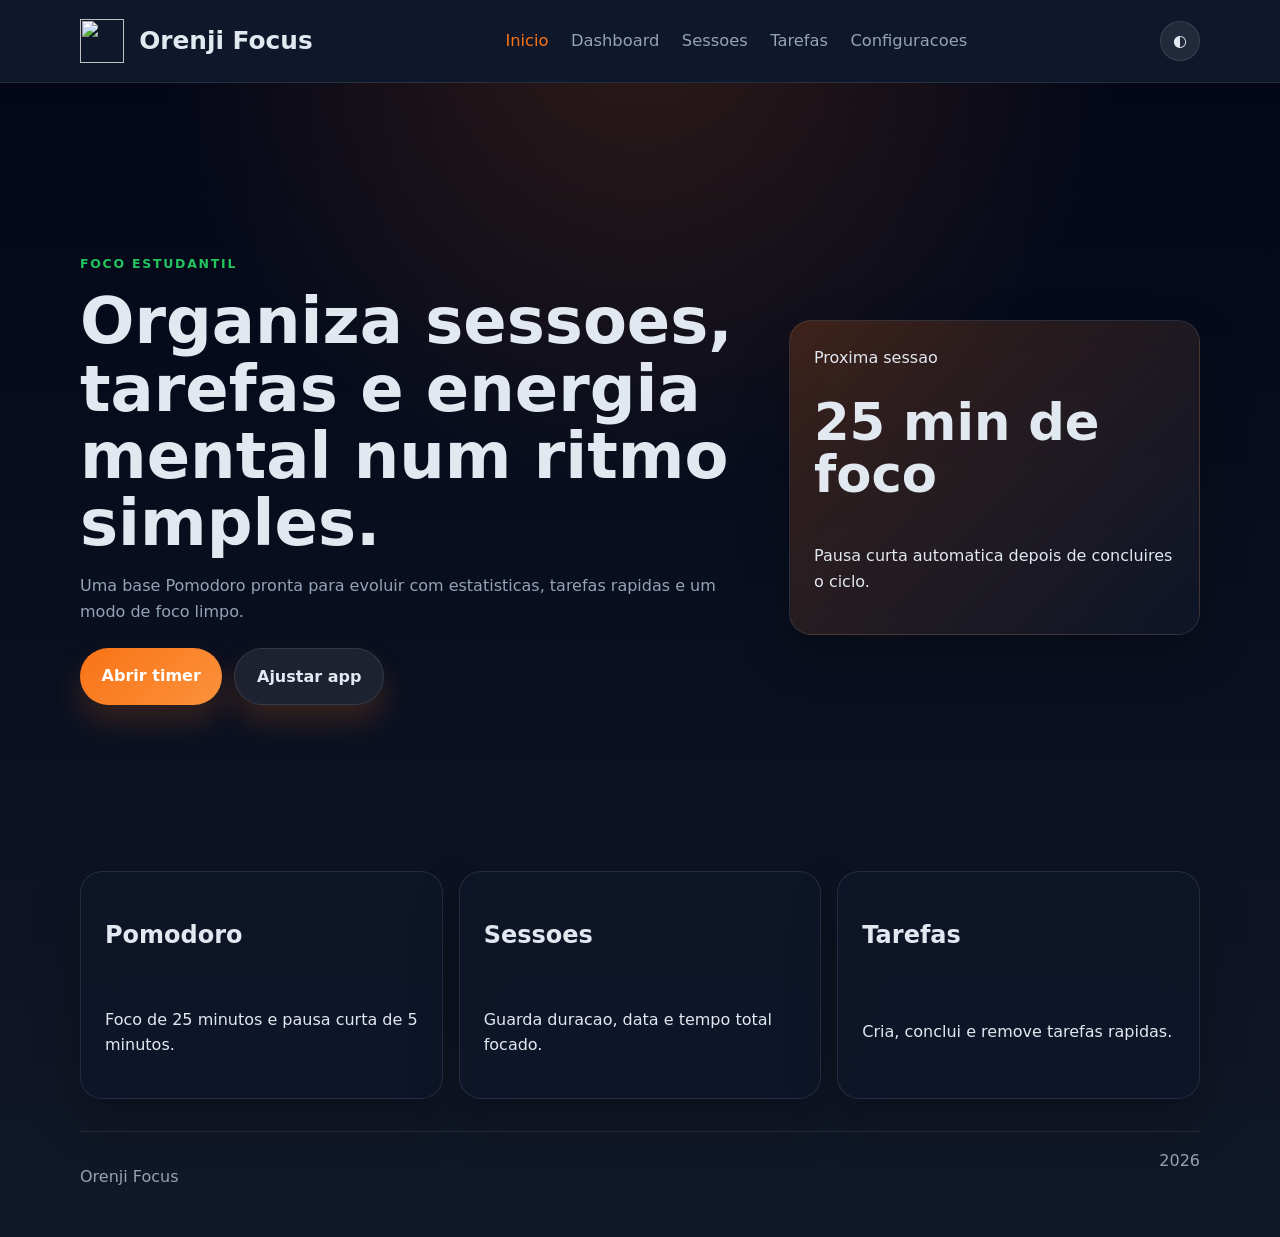
==== index.html @ e46d3cf9 "refactor: move app files from 'Orenji Focus/' to root for GitHub Pages" ====
<!DOCTYPE html>
<html lang="pt-PT">
<head>
    <meta charset="UTF-8">
    <meta name="viewport" content="width=device-width, initial-scale=1.0">
    <title>Orenji Focus | Inicio</title>
    <link rel="icon" href="assets/logo-clean.png">
  <link rel="stylesheet" href="../Orenji-styles/css/variables.css">
  <link rel="stylesheet" href="../Orenji-styles/css/core.css">
  <link rel="stylesheet" href="../Orenji-styles/css/layout.css">
  <link rel="stylesheet" href="../Orenji-styles/css/components.css">
  <link rel="stylesheet" href="../Orenji-styles/css/themes.css">
  <link rel="stylesheet" href="../Orenji-styles/css/animations.css">
  <link rel="stylesheet" href="css/app.css">
</head>
<body data-app="focus" data-page="home">
    <header class="main-header">
        <div class="container header-row">
            <a class="brand" href="index.html"><span class="brand-mark"><img src="assets/logo-clean.png" alt="" aria-hidden="true"></span><span>Orenji Focus</span></a>
            <nav>
                <a href="index.html">Inicio</a>
                <a href="dashboard.html">Dashboard</a>
                <a href="sessoes.html">Sessoes</a>
                <a href="tasks.html">Tarefas</a>
                <a href="configuracoes.html">Configuracoes</a>
            </nav>
            <button class="icon-button" data-theme-toggle aria-label="Alternar tema">◐</button>
        </div>
    </header>

    <main class="container hero-section">
        <section class="hero-copy">
            <span class="eyebrow">Foco estudantil</span>
            <h1>Organiza sessoes, tarefas e energia mental num ritmo simples.</h1>
            <p>Uma base Pomodoro pronta para evoluir com estatisticas, tarefas rapidas e um modo de foco limpo.</p>
            <div class="hero-actions">
                <a class="button" href="dashboard.html">Abrir timer</a>
                <a class="button button-secondary" href="configuracoes.html">Ajustar app</a>
            </div>
        </section>
        <section class="hero-panel glass-card">
            <span>Proxima sessao</span>
            <strong>25 min de foco</strong>
            <p>Pausa curta automatica depois de concluires o ciclo.</p>
        </section>
    </main>

    <section class="container feature-grid">
        <article class="glass-card"><h2>Pomodoro</h2><p>Foco de 25 minutos e pausa curta de 5 minutos.</p></article>
        <article class="glass-card"><h2>Sessoes</h2><p>Guarda duracao, data e tempo total focado.</p></article>
        <article class="glass-card"><h2>Tarefas</h2><p>Cria, conclui e remove tarefas rapidas.</p></article>
    </section>

    <footer class="site-footer"><div class="container footer-row"><p>Orenji Focus</p><span>2026</span></div></footer>

    <script src="../Orenji-styles/js/theme.js"></script>
    <script src="js/theme.js"></script>
    <script src="js/data.js"></script>
    <script src="js/storage.js"></script>
    <script src="js/settings.js"></script>
    <script src="js/ui.js"></script>
    <script src="js/app.js"></script>
</body>
</html>
---- css/app.css ----
:root {
    --background: #020617;
    --background-end: #111827;
    --surface: rgba(255,255,255,0.06);
    --surface-alt: rgba(255,255,255,0.09);
    --text: #e2e8f0;
    --text-muted: #94a3b8;
    --primary: #f97316;
    --primary-strong: #fb923c;
    --accent: #22c55e;
    --danger: #f43f5e;
    --border: rgba(255,255,255,0.1);
    --shadow: 0 22px 50px rgba(0,0,0,0.22);
    --radius: 22px;
}

body.light {
    --background: #fff7ed;
    --background-end: #ffedd5;
    --surface: rgba(255,255,255,0.72);
    --surface-alt: rgba(255,255,255,0.9);
    --text: #172033;
    --text-muted: #64748b;
    --border: rgba(15,23,42,0.1);
}

* { box-sizing: border-box; }
html, body { margin: 0; min-height: 100%; }
body {
    font-family: Inter, system-ui, -apple-system, BlinkMacSystemFont, "Segoe UI", sans-serif;
    background: radial-gradient(circle at top left, rgba(249,115,22,0.22), transparent 34%), linear-gradient(180deg, var(--background), var(--background-end));
    color: var(--text);
    line-height: 1.6;
}
a { color: inherit; text-decoration: none; }
button, input, select { font: inherit; }
.container { width: min(1120px, 100% - 2rem); margin: 0 auto; }
.main-header { position: sticky; top: 0; z-index: 20; background: var(--header-bg); border-bottom: 1px solid var(--border); color: var(--header-text); }
.header-row { display: flex; align-items: center; justify-content: space-between; gap: 1.5rem; min-height: 5rem; padding: 1.2rem 0; }
.brand { display: inline-flex; align-items: center; gap: 0.95rem; font-size: 1.55rem; font-weight: 700; letter-spacing: 0; }
.brand-mark { display: grid; place-items: center; width: 2.75rem; height: 2.75rem; padding: 0; border-radius: 0; overflow: visible; background: transparent; color: #fff; font-size: 0.95rem; box-shadow: none; }
.brand-mark img { width: 100%; height: 100%; object-fit: contain; display: block; }
nav { display: flex; flex-wrap: wrap; gap: 1.1rem; }
nav a { color: var(--header-text-muted); font-size: 1.02rem; padding: 0.45rem 0.15rem; transition: color 0.2s ease; }
nav a.active, nav a:hover { color: var(--primary); }
.icon-button { width: 2.5rem; height: 2.5rem; border-radius: 50%; border: 1px solid var(--border); background: var(--surface); color: var(--text); cursor: pointer; }
.hero-section, .page-section { padding: 3rem 0; }
.hero-section { display: grid; grid-template-columns: 1.25fr 0.75fr; align-items: center; gap: 1.5rem; min-height: calc(100vh - 7rem); }
.hero-copy h1, .page-section h1 { margin: 0 0 1rem; font-size: clamp(2rem, 5vw, 4rem); line-height: 1.05; }
.hero-copy p, .section-header p { color: var(--text-muted); max-width: 42rem; }
.eyebrow { display: inline-block; margin-bottom: 0.9rem; color: var(--accent); font-size: 0.78rem; font-weight: 800; letter-spacing: 0.14em; text-transform: uppercase; }
.hero-actions, .timer-actions { display: flex; flex-wrap: wrap; gap: 0.75rem; margin-top: 1.5rem; }
.timer-actions { justify-content: center; align-items: center; }
.button { border: 0; border-radius: 999px; padding: 0.9rem 1.35rem; background: var(--primary); color: #fff; font-weight: 800; cursor: pointer; transition: transform 0.2s ease, background 0.2s ease; }
.button:hover { transform: translateY(-2px); background: var(--primary-strong); }
.button-secondary { background: var(--surface-alt); color: var(--text); border: 1px solid var(--border); }
.button-ghost { background: transparent; color: var(--text-muted); border: 1px solid var(--border); }
.glass-card { background: var(--surface); border: 1px solid var(--border); border-radius: var(--radius); box-shadow: var(--shadow); backdrop-filter: blur(18px); padding: 1.5rem; animation: rise 0.5s ease; }
.hero-panel strong, .stat-card strong { display: block; font-size: clamp(2rem, 4vw, 3.2rem); line-height: 1; margin: 0.7rem 0; }
.feature-grid, .dashboard-grid { display: grid; grid-template-columns: repeat(3, 1fr); gap: 1rem; }
.dashboard-grid { grid-template-columns: minmax(0, 1.4fr) minmax(280px, 0.6fr); align-items: start; margin-bottom: 1rem; }
.stack { display: grid; gap: 1rem; }
.timer-card { text-align: center; }
.timer-display { font-size: clamp(4rem, 14vw, 9rem); line-height: 1; font-weight: 900; color: #fff; text-shadow: 0 0 32px rgba(249,115,22,0.3); }
body.light .timer-display { color: #172033; }
.compact h2, .section-header h1 { margin: 0; }
.inline-form { display: grid; grid-template-columns: 1fr auto; gap: 0.75rem; }
input, select { width: 100%; border: 1px solid var(--border); border-radius: 16px; padding: 0.95rem 1rem; background: var(--surface-alt); color: var(--text); outline: none; }
.item-list, .session-list { display: grid; gap: 0.7rem; padding: 0; margin: 1rem 0 0; list-style: none; }
.list-item, .session-item { display: flex; align-items: center; justify-content: space-between; gap: 1rem; padding: 0.9rem 1rem; border-radius: 16px; background: rgba(255,255,255,0.05); border: 1px solid var(--border); }
.done { color: var(--text-muted); text-decoration: line-through; }
.focus-toggle { display: inline-flex; align-items: center; justify-content: center; gap: 0.55rem; width: fit-content; margin: 1.25rem auto 0; color: var(--text-muted); }
.focus-toggle input { width: auto; flex: 0 0 auto; margin: 0; accent-color: var(--primary); }
.method-picker { display: grid; grid-template-columns: repeat(2, minmax(0, 1fr)); gap: 0.75rem; margin: 1rem 0 0; text-align: left; }
.method-picker label, .custom-method-form label { display: grid; gap: 0.45rem; color: var(--text-muted); }
.timer-select-card { padding: 0.85rem; border: 1px solid var(--border); border-radius: calc(var(--radius) * 0.75); background: linear-gradient(135deg, rgba(var(--primary-rgb), 0.1), var(--panel-alt-bg)); }
.timer-select-card select { color-scheme: dark; background-color: var(--panel-bg); color: var(--text); }
.timer-select-card select option { background: #111827; color: #e2e8f0; }
body.light .timer-select-card select option { background: #fff8e8; color: #172033; }
body.light .timer-select-card select { color-scheme: light; }
.focus-mode-summary { display: none; flex-wrap: wrap; justify-content: center; gap: 0.6rem; margin-top: 1rem; }
.focus-mode-summary span { border: 1px solid var(--border); border-radius: 999px; padding: 0.35rem 0.75rem; background: rgba(var(--primary-rgb), 0.12); color: var(--text); font-weight: 800; font-size: 0.72rem; }
.custom-method-form { display: grid; grid-template-columns: 1.4fr repeat(3, minmax(7rem, 0.7fr)) auto; gap: 0.75rem; margin-top: 1rem; }
.linked-list { display: grid; gap: 0.7rem; margin-top: 1rem; }
.mini-item { display: grid; gap: 0.2rem; padding: 0.85rem 1rem; border-radius: calc(var(--radius) * 0.75); background: var(--panel-alt-bg); border: 1px solid var(--border); }
.mini-item span, .empty-state { color: var(--text-muted); }
.wide-link { display: inline-flex; justify-content: center; width: 100%; margin-top: 1rem; }
body.focus-mode { overflow: hidden; }
body.focus-mode .main-header, body.focus-mode .secondary-panel { display: none; }
body.focus-mode .page-section { min-height: 100vh; display: grid; place-items: center; padding: 1rem 0; }
body.focus-mode .dashboard-grid { display: block; width: min(860px, 100%); margin: 0; }
body.focus-mode .timer-card { min-height: min(760px, calc(100vh - 2rem)); display: grid; align-content: center; gap: 1.1rem; background: radial-gradient(circle at center, rgba(var(--primary-rgb), 0.15), transparent 80%); border: 2px solid var(--border); }
body.focus-mode .method-picker { display: none; }
body.focus-mode .focus-mode-summary { display: flex; }
body.focus-mode .timer-display { font-size: clamp(5rem, 18vw, 11rem); }
.settings-form { display: grid; gap: 1rem; margin-top: 1.5rem; }
.settings-form label { display: grid; gap: 0.45rem; color: var(--text-muted); }
.narrow { max-width: 760px; }
.site-footer { padding: 2rem 0; color: var(--text-muted); }
.footer-row { display: flex; justify-content: space-between; gap: 1rem; border-top: 1px solid var(--border); padding-top: 1rem; }
@keyframes rise { from { opacity: 0; transform: translateY(12px); } to { opacity: 1; transform: translateY(0); } }
@media (max-width: 760px) {
    .footer-row { align-items: flex-start; flex-direction: column; }
    .hero-section, .dashboard-grid, .feature-grid { grid-template-columns: 1fr; min-height: auto; }
    .inline-form, .method-picker, .custom-method-form, .tasks-form, .summary-grid { grid-template-columns: 1fr; }
    .bar-chart { min-height: 220px; gap: 0.4rem; }
    .bar-track { min-height: 150px; }
}

:root,
body.light {
    --surface: var(--panel-bg);
    --surface-alt: var(--panel-alt-bg);
    --shadow: var(--card-shadow);
}

body {
    background:
        radial-gradient(circle at top, rgba(var(--primary-rgb), 0.18), transparent 35%),
        linear-gradient(180deg, var(--background) 0%, var(--background-end) 100%);
}

.brand-mark {
    box-shadow: none;
}

.glass-card,
.list-item,
.session-item {
    background: var(--panel-bg);
    border: 1px solid var(--border);
    border-radius: var(--radius);
    box-shadow: var(--card-shadow);
}

.hero-panel {
    background: linear-gradient(135deg, rgba(var(--primary-rgb), 0.2), var(--panel-bg));
}

.timer-card {
    background: radial-gradient(circle at center, rgba(var(--primary-rgb), 0.16), var(--panel-bg));
}

.timer-display {
    color: var(--primary);
    text-shadow: 0 0 32px rgba(var(--primary-rgb), 0.28);
}

.button {
    background: linear-gradient(135deg, var(--primary), var(--primary-strong));
    box-shadow: 0 16px 30px rgba(var(--primary-rgb), 0.18);
}

.button-secondary,
.button-ghost,
.icon-button {
    background: var(--panel-alt-bg);
    border: 1px solid var(--border);
}

input,
select {
    border-radius: calc(var(--radius) * 0.75);
    background: var(--panel-bg);
    border-color: var(--border-strong);
}

.glass-card {
    display: grid;
    gap: var(--grid-gap);
}

.tasks-form {
    display: grid;
    grid-template-columns: minmax(0, 1fr) minmax(10rem, 0.7fr) auto;
    gap: 0.75rem;
    margin-top: 1rem;
}

.tasks-form .task-link-row {
    display: contents;
}

.tasks-form.inline-form {
    grid-template-columns: 1fr;
}

.tasks-form.inline-form .task-link-row {
    display: grid;
    grid-template-columns: minmax(0, 1fr) auto;
    gap: 0.75rem;
}

.tasks-form.inline-form .button {
    min-width: 7.75rem;
    padding-inline: 1rem;
}

.tasks-component .empty-state {
    margin: 0.2rem 0 0;
    padding: 0.85rem 0;
    border-top: 1px solid var(--border);
}

.task-copy {
    display: grid;
    flex: 1;
    min-width: 0;
}

.task-copy small {
    color: var(--text-muted);
}

.sessions-hero {
    margin-bottom: 1.2rem;
}

.sessions-stats,
.summary-grid {
    margin-bottom: 1rem;
}

.summary-grid {
    display: grid;
    grid-template-columns: minmax(0, 1.25fr) minmax(280px, 0.75fr);
    gap: 1rem;
}

.bar-chart {
    display: grid;
    grid-template-columns: repeat(7, minmax(0, 1fr));
    align-items: end;
    gap: 0.7rem;
    min-height: 260px;
}

.bar-day {
    display: grid;
    grid-template-rows: auto 1fr auto;
    gap: 0.45rem;
    height: 100%;
    text-align: center;
    color: var(--text-muted);
}

.bar-track {
    position: relative;
    min-height: 190px;
    border-radius: 999px;
    background: var(--panel-alt-bg);
    border: 1px solid var(--border);
    overflow: hidden;
}

.bar-track i {
    position: absolute;
    left: 0;
    right: 0;
    bottom: 0;
    display: block;
    border-radius: inherit;
    background: linear-gradient(180deg, var(--accent), var(--primary));
}

.insight-row {
    display: grid;
    gap: 0.25rem;
    padding: 0.9rem 1rem;
    border-radius: calc(var(--radius) * 0.75);
    background: var(--panel-alt-bg);
    border: 1px solid var(--border);
}

.insight-row span {
    color: var(--text-muted);
}

.insight-row strong {
    line-height: 1.25;
}

@media (max-width: 760px) {
    .tasks-form,
    .summary-grid {
        grid-template-columns: 1fr;
    }
}

.settings-form {
    gap: 1rem;
    margin-top: 1.5rem;
}

.settings-form label:not(.theme-sync-control) {
    display: grid;
    gap: 0.55rem;
    color: var(--text);
    font-weight: 800;
}

.settings-form input,
.settings-form select {
    min-height: 3rem;
}

.theme-sync-control {
    margin: 0.5rem 0 0;
}

.brand-mark,
.icon-button {
    flex: 0 0 auto;
}

@media (max-width: 700px) {
    .header-row {
        flex-direction: column;
        align-items: flex-start;
        gap: 0.9rem;
        padding: 1rem 0;
    }
}
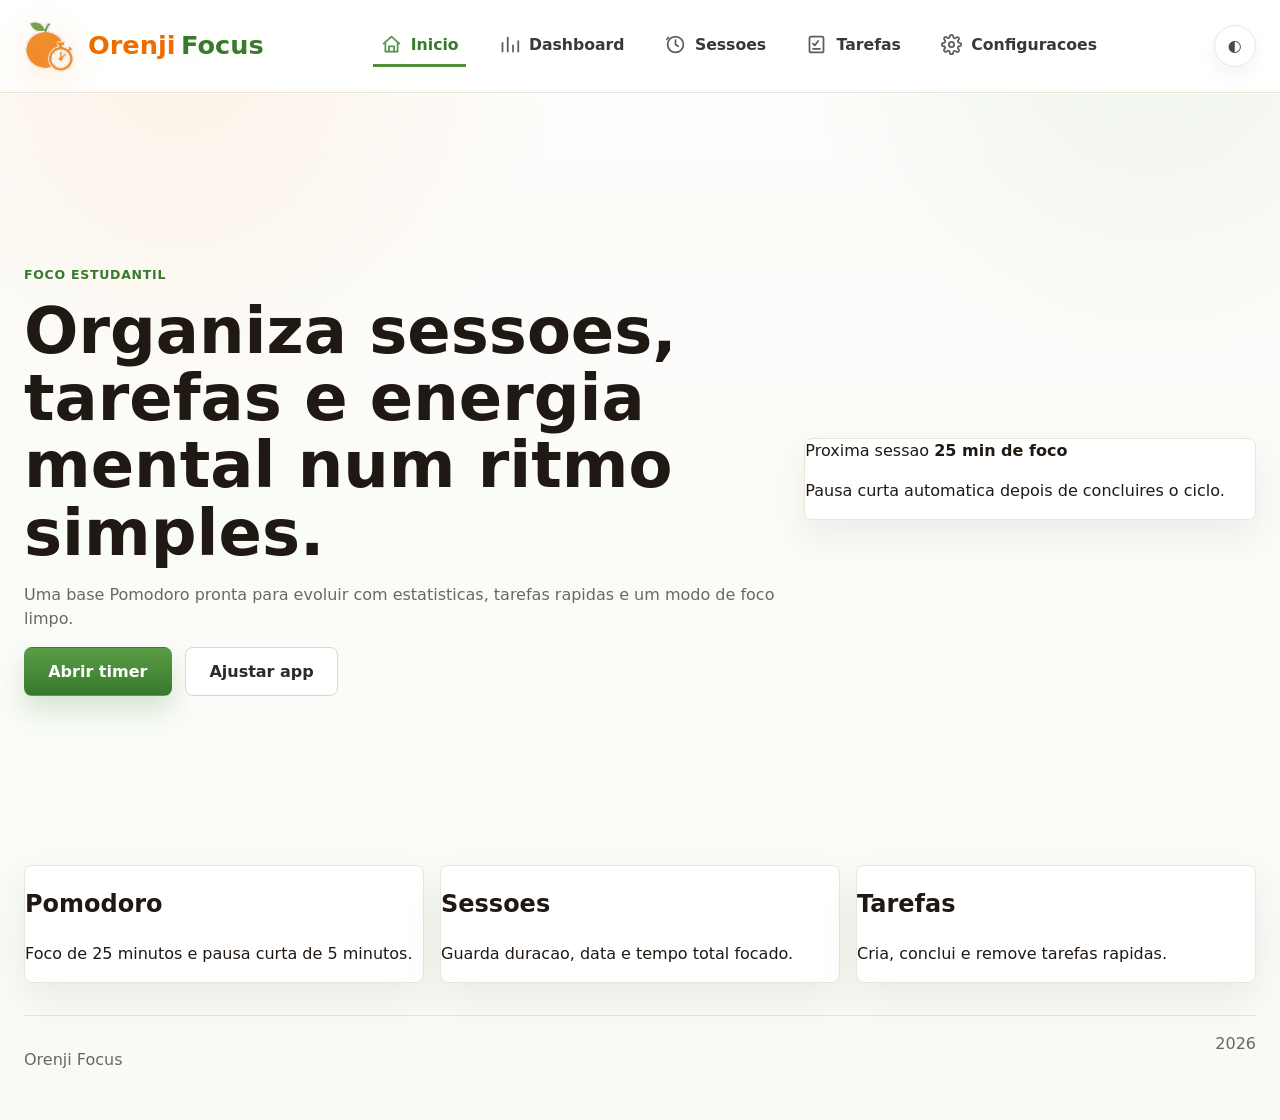
==== commit 25aaaa4a: "Remove Orenji Habit; move Orenji Focus to root Delete the Orenji Habit app (HTML, CSS, JS and assets" ====
--- a/index.html
+++ b/index.html
@@ -5,18 +5,19 @@
     <meta name="viewport" content="width=device-width, initial-scale=1.0">
     <title>Orenji Focus | Inicio</title>
     <link rel="icon" href="assets/logo-clean.png">
-  <link rel="stylesheet" href="../Orenji-styles/css/variables.css">
-  <link rel="stylesheet" href="../Orenji-styles/css/core.css">
-  <link rel="stylesheet" href="../Orenji-styles/css/layout.css">
-  <link rel="stylesheet" href="../Orenji-styles/css/components.css">
-  <link rel="stylesheet" href="../Orenji-styles/css/themes.css">
-  <link rel="stylesheet" href="../Orenji-styles/css/animations.css">
+  <link rel="stylesheet" href="../../Orenji-styles/css/variables.css">
+  <link rel="stylesheet" href="../../Orenji-styles/css/core.css">
+  <link rel="stylesheet" href="../../Orenji-styles/css/layout.css">
+  <link rel="stylesheet" href="../../Orenji-styles/css/components.css">
+  <link rel="stylesheet" href="../../Orenji-styles/css/themes.css">
+  <link rel="stylesheet" href="../../Orenji-styles/css/animations.css">
+  <link rel="stylesheet" href="../../Orenji-styles/css/concepts/orenji-focus-theme.css">
   <link rel="stylesheet" href="css/app.css">
 </head>
 <body data-app="focus" data-page="home">
     <header class="main-header">
         <div class="container header-row">
-            <a class="brand" href="index.html"><span class="brand-mark"><img src="assets/logo-clean.png" alt="" aria-hidden="true"></span><span>Orenji Focus</span></a>
+            <a class="brand" href="index.html"><span class="brand-mark"><img src="assets/logo-clean.png" alt="" aria-hidden="true"></span><span class="brand-copy"><span class="brand-name">Orenji</span><span class="brand-focus">Focus</span></span></a>
             <nav>
                 <a href="index.html">Inicio</a>
                 <a href="dashboard.html">Dashboard</a>
@@ -53,7 +54,7 @@
 
     <footer class="site-footer"><div class="container footer-row"><p>Orenji Focus</p><span>2026</span></div></footer>
 
-    <script src="../Orenji-styles/js/theme.js"></script>
+    <script src="../../Orenji-styles/js/theme.js"></script>
     <script src="js/theme.js"></script>
     <script src="js/data.js"></script>
     <script src="js/storage.js"></script>
@@ -61,4 +62,5 @@
     <script src="js/ui.js"></script>
     <script src="js/app.js"></script>
 </body>
-</html>+</html>
+
--- a/css/app.css
+++ b/css/app.css
@@ -1,230 +1,971 @@
-:root {
-    --background: #020617;
-    --background-end: #111827;
-    --surface: rgba(255,255,255,0.06);
-    --surface-alt: rgba(255,255,255,0.09);
-    --text: #e2e8f0;
-    --text-muted: #94a3b8;
-    --primary: #f97316;
-    --primary-strong: #fb923c;
-    --accent: #22c55e;
-    --danger: #f43f5e;
-    --border: rgba(255,255,255,0.1);
-    --shadow: 0 22px 50px rgba(0,0,0,0.22);
-    --radius: 22px;
-}
-
-body.light {
-    --background: #fff7ed;
-    --background-end: #ffedd5;
-    --surface: rgba(255,255,255,0.72);
-    --surface-alt: rgba(255,255,255,0.9);
-    --text: #172033;
-    --text-muted: #64748b;
-    --border: rgba(15,23,42,0.1);
-}
-
-* { box-sizing: border-box; }
-html, body { margin: 0; min-height: 100%; }
+:root,
+body[data-app="focus"] {
+    --focus-green: #4f8f3a;
+    --focus-green-strong: #377a2c;
+    --focus-green-soft: #eef7ea;
+    --focus-orange: #ff7a00;
+    --focus-orange-strong: #ed6d00;
+    --focus-orange-soft: #fff3e5;
+    --focus-canvas: #fdfdfb;
+    --focus-canvas-soft: #f8fbf5;
+    --focus-surface: #ffffff;
+    --focus-border: #ebe4db;
+    --focus-border-strong: #ded5c9;
+    --focus-text: #201913;
+    --focus-muted: #6b6863;
+    --focus-shadow: 0 16px 36px rgba(66, 55, 41, 0.08);
+    --focus-shadow-soft: 0 10px 26px rgba(66, 55, 41, 0.06);
+    --primary: var(--focus-green);
+    --primary-strong: var(--focus-green-strong);
+    --accent: var(--focus-orange);
+    --background: var(--focus-canvas);
+    --background-end: var(--focus-canvas-soft);
+    --panel-bg: var(--focus-surface);
+    --panel-alt-bg: #fbfdf9;
+    --text: var(--focus-text);
+    --text-muted: var(--focus-muted);
+    --border: var(--focus-border);
+    --border-strong: var(--focus-border-strong);
+    --card-shadow: var(--focus-shadow);
+    --radius: 8px;
+    --container-width: 1480px;
+    --section-padding: 1.5rem 0 2rem;
+    color-scheme: light;
+}
+
+* {
+    box-sizing: border-box;
+}
+
+html,
 body {
-    font-family: Inter, system-ui, -apple-system, BlinkMacSystemFont, "Segoe UI", sans-serif;
-    background: radial-gradient(circle at top left, rgba(249,115,22,0.22), transparent 34%), linear-gradient(180deg, var(--background), var(--background-end));
-    color: var(--text);
-    line-height: 1.6;
-}
-a { color: inherit; text-decoration: none; }
-button, input, select { font: inherit; }
-.container { width: min(1120px, 100% - 2rem); margin: 0 auto; }
-.main-header { position: sticky; top: 0; z-index: 20; background: var(--header-bg); border-bottom: 1px solid var(--border); color: var(--header-text); }
-.header-row { display: flex; align-items: center; justify-content: space-between; gap: 1.5rem; min-height: 5rem; padding: 1.2rem 0; }
-.brand { display: inline-flex; align-items: center; gap: 0.95rem; font-size: 1.55rem; font-weight: 700; letter-spacing: 0; }
-.brand-mark { display: grid; place-items: center; width: 2.75rem; height: 2.75rem; padding: 0; border-radius: 0; overflow: visible; background: transparent; color: #fff; font-size: 0.95rem; box-shadow: none; }
-.brand-mark img { width: 100%; height: 100%; object-fit: contain; display: block; }
-nav { display: flex; flex-wrap: wrap; gap: 1.1rem; }
-nav a { color: var(--header-text-muted); font-size: 1.02rem; padding: 0.45rem 0.15rem; transition: color 0.2s ease; }
-nav a.active, nav a:hover { color: var(--primary); }
-.icon-button { width: 2.5rem; height: 2.5rem; border-radius: 50%; border: 1px solid var(--border); background: var(--surface); color: var(--text); cursor: pointer; }
-.hero-section, .page-section { padding: 3rem 0; }
-.hero-section { display: grid; grid-template-columns: 1.25fr 0.75fr; align-items: center; gap: 1.5rem; min-height: calc(100vh - 7rem); }
-.hero-copy h1, .page-section h1 { margin: 0 0 1rem; font-size: clamp(2rem, 5vw, 4rem); line-height: 1.05; }
-.hero-copy p, .section-header p { color: var(--text-muted); max-width: 42rem; }
-.eyebrow { display: inline-block; margin-bottom: 0.9rem; color: var(--accent); font-size: 0.78rem; font-weight: 800; letter-spacing: 0.14em; text-transform: uppercase; }
-.hero-actions, .timer-actions { display: flex; flex-wrap: wrap; gap: 0.75rem; margin-top: 1.5rem; }
-.timer-actions { justify-content: center; align-items: center; }
-.button { border: 0; border-radius: 999px; padding: 0.9rem 1.35rem; background: var(--primary); color: #fff; font-weight: 800; cursor: pointer; transition: transform 0.2s ease, background 0.2s ease; }
-.button:hover { transform: translateY(-2px); background: var(--primary-strong); }
-.button-secondary { background: var(--surface-alt); color: var(--text); border: 1px solid var(--border); }
-.button-ghost { background: transparent; color: var(--text-muted); border: 1px solid var(--border); }
-.glass-card { background: var(--surface); border: 1px solid var(--border); border-radius: var(--radius); box-shadow: var(--shadow); backdrop-filter: blur(18px); padding: 1.5rem; animation: rise 0.5s ease; }
-.hero-panel strong, .stat-card strong { display: block; font-size: clamp(2rem, 4vw, 3.2rem); line-height: 1; margin: 0.7rem 0; }
-.feature-grid, .dashboard-grid { display: grid; grid-template-columns: repeat(3, 1fr); gap: 1rem; }
-.dashboard-grid { grid-template-columns: minmax(0, 1.4fr) minmax(280px, 0.6fr); align-items: start; margin-bottom: 1rem; }
-.stack { display: grid; gap: 1rem; }
-.timer-card { text-align: center; }
-.timer-display { font-size: clamp(4rem, 14vw, 9rem); line-height: 1; font-weight: 900; color: #fff; text-shadow: 0 0 32px rgba(249,115,22,0.3); }
-body.light .timer-display { color: #172033; }
-.compact h2, .section-header h1 { margin: 0; }
-.inline-form { display: grid; grid-template-columns: 1fr auto; gap: 0.75rem; }
-input, select { width: 100%; border: 1px solid var(--border); border-radius: 16px; padding: 0.95rem 1rem; background: var(--surface-alt); color: var(--text); outline: none; }
-.item-list, .session-list { display: grid; gap: 0.7rem; padding: 0; margin: 1rem 0 0; list-style: none; }
-.list-item, .session-item { display: flex; align-items: center; justify-content: space-between; gap: 1rem; padding: 0.9rem 1rem; border-radius: 16px; background: rgba(255,255,255,0.05); border: 1px solid var(--border); }
-.done { color: var(--text-muted); text-decoration: line-through; }
-.focus-toggle { display: inline-flex; align-items: center; justify-content: center; gap: 0.55rem; width: fit-content; margin: 1.25rem auto 0; color: var(--text-muted); }
-.focus-toggle input { width: auto; flex: 0 0 auto; margin: 0; accent-color: var(--primary); }
-.method-picker { display: grid; grid-template-columns: repeat(2, minmax(0, 1fr)); gap: 0.75rem; margin: 1rem 0 0; text-align: left; }
-.method-picker label, .custom-method-form label { display: grid; gap: 0.45rem; color: var(--text-muted); }
-.timer-select-card { padding: 0.85rem; border: 1px solid var(--border); border-radius: calc(var(--radius) * 0.75); background: linear-gradient(135deg, rgba(var(--primary-rgb), 0.1), var(--panel-alt-bg)); }
-.timer-select-card select { color-scheme: dark; background-color: var(--panel-bg); color: var(--text); }
-.timer-select-card select option { background: #111827; color: #e2e8f0; }
-body.light .timer-select-card select option { background: #fff8e8; color: #172033; }
-body.light .timer-select-card select { color-scheme: light; }
-.focus-mode-summary { display: none; flex-wrap: wrap; justify-content: center; gap: 0.6rem; margin-top: 1rem; }
-.focus-mode-summary span { border: 1px solid var(--border); border-radius: 999px; padding: 0.35rem 0.75rem; background: rgba(var(--primary-rgb), 0.12); color: var(--text); font-weight: 800; font-size: 0.72rem; }
-.custom-method-form { display: grid; grid-template-columns: 1.4fr repeat(3, minmax(7rem, 0.7fr)) auto; gap: 0.75rem; margin-top: 1rem; }
-.linked-list { display: grid; gap: 0.7rem; margin-top: 1rem; }
-.mini-item { display: grid; gap: 0.2rem; padding: 0.85rem 1rem; border-radius: calc(var(--radius) * 0.75); background: var(--panel-alt-bg); border: 1px solid var(--border); }
-.mini-item span, .empty-state { color: var(--text-muted); }
-.wide-link { display: inline-flex; justify-content: center; width: 100%; margin-top: 1rem; }
-body.focus-mode { overflow: hidden; }
-body.focus-mode .main-header, body.focus-mode .secondary-panel { display: none; }
-body.focus-mode .page-section { min-height: 100vh; display: grid; place-items: center; padding: 1rem 0; }
-body.focus-mode .dashboard-grid { display: block; width: min(860px, 100%); margin: 0; }
-body.focus-mode .timer-card { min-height: min(760px, calc(100vh - 2rem)); display: grid; align-content: center; gap: 1.1rem; background: radial-gradient(circle at center, rgba(var(--primary-rgb), 0.15), transparent 80%); border: 2px solid var(--border); }
-body.focus-mode .method-picker { display: none; }
-body.focus-mode .focus-mode-summary { display: flex; }
-body.focus-mode .timer-display { font-size: clamp(5rem, 18vw, 11rem); }
-.settings-form { display: grid; gap: 1rem; margin-top: 1.5rem; }
-.settings-form label { display: grid; gap: 0.45rem; color: var(--text-muted); }
-.narrow { max-width: 760px; }
-.site-footer { padding: 2rem 0; color: var(--text-muted); }
-.footer-row { display: flex; justify-content: space-between; gap: 1rem; border-top: 1px solid var(--border); padding-top: 1rem; }
-@keyframes rise { from { opacity: 0; transform: translateY(12px); } to { opacity: 1; transform: translateY(0); } }
-@media (max-width: 760px) {
-    .footer-row { align-items: flex-start; flex-direction: column; }
-    .hero-section, .dashboard-grid, .feature-grid { grid-template-columns: 1fr; min-height: auto; }
-    .inline-form, .method-picker, .custom-method-form, .tasks-form, .summary-grid { grid-template-columns: 1fr; }
-    .bar-chart { min-height: 220px; gap: 0.4rem; }
-    .bar-track { min-height: 150px; }
-}
-
-:root,
-body.light {
-    --surface: var(--panel-bg);
-    --surface-alt: var(--panel-alt-bg);
-    --shadow: var(--card-shadow);
+    margin: 0;
+    min-height: 100%;
 }
 
 body {
+    min-width: 320px;
     background:
-        radial-gradient(circle at top, rgba(var(--primary-rgb), 0.18), transparent 35%),
-        linear-gradient(180deg, var(--background) 0%, var(--background-end) 100%);
+        radial-gradient(circle at 14% 4%, rgba(255, 122, 0, 0.08), transparent 24rem),
+        radial-gradient(circle at 90% 2%, rgba(79, 143, 58, 0.08), transparent 22rem),
+        linear-gradient(180deg, var(--focus-canvas), var(--focus-canvas-soft));
+    color: var(--focus-text);
+    font-family: Inter, Manrope, system-ui, -apple-system, BlinkMacSystemFont, "Segoe UI", sans-serif;
+    line-height: 1.5;
+    letter-spacing: 0;
+}
+
+a {
+    color: inherit;
+    text-decoration: none;
+}
+
+button,
+input,
+select,
+textarea {
+    font: inherit;
+}
+
+.container {
+    width: min(var(--container-width), calc(100% - 3rem));
+    margin-inline: auto;
+}
+
+.main-header {
+    position: sticky;
+    top: 0;
+    z-index: 30;
+    background: rgba(255, 255, 255, 0.92);
+    border-bottom: 1px solid var(--focus-border);
+    box-shadow: 0 1px 0 rgba(255, 255, 255, 0.8);
+    backdrop-filter: blur(18px);
+}
+
+.header-row {
+    display: grid;
+    grid-template-columns: auto minmax(0, 1fr) auto;
+    align-items: center;
+    gap: clamp(1rem, 3vw, 3rem);
+    min-height: 5.75rem;
+    padding-block: 1rem;
+}
+
+.brand {
+    display: inline-flex;
+    align-items: center;
+    gap: 0.8rem;
+    color: var(--focus-text);
+    font-size: clamp(1.35rem, 2vw, 1.85rem);
+    font-weight: 850;
+    line-height: 1;
+    white-space: nowrap;
 }
 
 .brand-mark {
+    display: grid;
+    place-items: center;
+    width: 3.2rem;
+    height: 3.2rem;
+    overflow: visible;
+}
+
+.brand-mark img {
+    width: 100%;
+    height: 100%;
+    object-fit: contain;
+    filter: drop-shadow(0 8px 16px rgba(237, 109, 0, 0.14));
+}
+
+.brand-copy {
+    display: inline-flex;
+    gap: 0.35rem;
+}
+
+.brand-name {
+    color: var(--focus-orange-strong);
+}
+
+.brand-focus {
+    color: var(--focus-green-strong);
+}
+
+nav {
+    display: flex;
+    align-items: center;
+    justify-content: center;
+    gap: clamp(0.5rem, 2vw, 1.6rem);
+}
+
+nav a {
+    position: relative;
+    display: inline-flex;
+    align-items: center;
+    gap: 0.55rem;
+    min-height: 2.65rem;
+    padding: 0.45rem 0.45rem;
+    border-bottom: 3px solid transparent;
+    border-radius: 0;
+    color: #393836;
+    font-size: 0.98rem;
+    font-weight: 720;
+    transition: color 160ms ease, border-color 160ms ease, background 160ms ease;
+}
+
+nav a::before,
+.mobile-tabbar a::before,
+.timer-actions .button span,
+.focus-callout-icon,
+.task-glyph,
+.leaf-mini,
+.method-icon,
+.stat-icon,
+.tip-mark {
+    content: "";
+    display: inline-block;
+    flex: 0 0 auto;
+    background: currentColor;
+    -webkit-mask: var(--icon) center / contain no-repeat;
+    mask: var(--icon) center / contain no-repeat;
+}
+
+nav a::before {
+    width: 1.35rem;
+    height: 1.35rem;
+    opacity: 0.82;
+}
+
+nav a[href$="index.html"] { --icon: url("data:image/svg+xml,%3Csvg xmlns='http://www.w3.org/2000/svg' viewBox='0 0 24 24' fill='none' stroke='black' stroke-width='2' stroke-linecap='round' stroke-linejoin='round'%3E%3Cpath d='m3 11 9-8 9 8'/%3E%3Cpath d='M5 10v10h14V10'/%3E%3Cpath d='M9 20v-6h6v6'/%3E%3C/svg%3E"); }
+nav a[href$="dashboard.html"] { --icon: url("data:image/svg+xml,%3Csvg xmlns='http://www.w3.org/2000/svg' viewBox='0 0 24 24' fill='none' stroke='black' stroke-width='2' stroke-linecap='round' stroke-linejoin='round'%3E%3Cpath d='M4 20V10'/%3E%3Cpath d='M10 20V4'/%3E%3Cpath d='M16 20v-7'/%3E%3Cpath d='M22 20V8'/%3E%3C/svg%3E"); }
+nav a[href$="sessoes.html"] { --icon: url("data:image/svg+xml,%3Csvg xmlns='http://www.w3.org/2000/svg' viewBox='0 0 24 24' fill='none' stroke='black' stroke-width='2' stroke-linecap='round' stroke-linejoin='round'%3E%3Ccircle cx='12' cy='12' r='9'/%3E%3Cpath d='M12 7v5l3 2'/%3E%3Cpath d='M4 4 2 6'/%3E%3C/svg%3E"); }
+nav a[href$="tasks.html"] { --icon: url("data:image/svg+xml,%3Csvg xmlns='http://www.w3.org/2000/svg' viewBox='0 0 24 24' fill='none' stroke='black' stroke-width='2' stroke-linecap='round' stroke-linejoin='round'%3E%3Crect x='4' y='3' width='16' height='18' rx='2'/%3E%3Cpath d='m8 11 2 2 4-5'/%3E%3Cpath d='M8 17h8'/%3E%3C/svg%3E"); }
+nav a[href$="configuracoes.html"] { --icon: url("data:image/svg+xml,%3Csvg xmlns='http://www.w3.org/2000/svg' viewBox='0 0 24 24' fill='none' stroke='black' stroke-width='2' stroke-linecap='round' stroke-linejoin='round'%3E%3Ccircle cx='12' cy='12' r='3'/%3E%3Cpath d='M19.4 15a1.7 1.7 0 0 0 .3 1.9l.1.1a2 2 0 1 1-2.8 2.8l-.1-.1a1.7 1.7 0 0 0-1.9-.3 1.7 1.7 0 0 0-1 1.6V21a2 2 0 1 1-4 0v-.1a1.7 1.7 0 0 0-1-1.6 1.7 1.7 0 0 0-1.9.3l-.1.1a2 2 0 1 1-2.8-2.8l.1-.1A1.7 1.7 0 0 0 4.6 15 1.7 1.7 0 0 0 3 14H3a2 2 0 1 1 0-4h.1a1.7 1.7 0 0 0 1.6-1 1.7 1.7 0 0 0-.3-1.9l-.1-.1A2 2 0 1 1 7.1 4.2l.1.1A1.7 1.7 0 0 0 9 4.6 1.7 1.7 0 0 0 10 3V3a2 2 0 1 1 4 0v.1a1.7 1.7 0 0 0 1 1.6 1.7 1.7 0 0 0 1.9-.3l.1-.1a2 2 0 1 1 2.8 2.8l-.1.1A1.7 1.7 0 0 0 19.4 9c.2.6.8 1 1.6 1h.1a2 2 0 1 1 0 4H21a1.7 1.7 0 0 0-1.6 1Z'/%3E%3C/svg%3E"); }
+
+nav a:hover,
+nav a.active {
+    color: var(--focus-green-strong);
+    border-bottom-color: var(--focus-green);
+    background: transparent;
+}
+
+.icon-button {
+    display: inline-grid;
+    place-items: center;
+    width: 2.65rem;
+    height: 2.65rem;
+    border: 1px solid var(--focus-border);
+    border-radius: 999px;
+    background: #fff;
+    color: #4b4945;
+    cursor: pointer;
+    box-shadow: 0 8px 18px rgba(66, 55, 41, 0.05);
+}
+
+.button,
+.small-button {
+    display: inline-flex;
+    align-items: center;
+    justify-content: center;
+    gap: 0.55rem;
+    border: 1px solid transparent;
+    border-radius: 8px;
+    background: linear-gradient(180deg, #5a9c46, var(--focus-green-strong));
+    color: #fff;
+    font-weight: 820;
+    line-height: 1;
+    cursor: pointer;
+    transition: transform 160ms ease, box-shadow 160ms ease, border-color 160ms ease;
+}
+
+.button {
+    min-height: 3.1rem;
+    padding: 0.85rem 1.45rem;
+    box-shadow: 0 14px 26px rgba(55, 122, 44, 0.18);
+}
+
+.small-button {
+    min-height: 2.6rem;
+    padding: 0.65rem 1rem;
+    background: #fff;
+    border-color: #d8e8d0;
+    color: var(--focus-green-strong);
     box-shadow: none;
 }
 
+.button:hover,
+.small-button:hover {
+    transform: translateY(-1px);
+}
+
+.button-secondary,
+.button-ghost {
+    background: #fff;
+    border-color: var(--focus-border-strong);
+    color: #2d2925;
+    box-shadow: none;
+}
+
+.button-ghost {
+    color: #393733;
+}
+
 .glass-card,
+.card,
+.stat-card,
+.settings-card,
+.focus-panel {
+    background: var(--focus-surface);
+    border: 1px solid var(--focus-border);
+    border-radius: 8px;
+    box-shadow: var(--focus-shadow);
+}
+
+.page-section,
+.hero-section {
+    padding: 2.5rem 0;
+}
+
+.hero-section {
+    display: grid;
+    grid-template-columns: minmax(0, 1.1fr) minmax(280px, 0.65fr);
+    align-items: center;
+    gap: 1rem;
+    min-height: calc(100vh - 8rem);
+}
+
+.hero-copy h1,
+.page-section h1 {
+    margin: 0 0 1rem;
+    color: var(--focus-text);
+    font-size: clamp(2.1rem, 5vw, 4rem);
+    line-height: 1.05;
+}
+
+.hero-copy p,
+.section-header p,
+.page-section p {
+    color: var(--focus-muted);
+}
+
+.eyebrow {
+    display: inline-flex;
+    margin-bottom: 0.85rem;
+    color: var(--focus-green-strong);
+    font-size: 0.78rem;
+    font-weight: 850;
+    letter-spacing: 0.06em;
+    text-transform: uppercase;
+}
+
+.hero-actions,
+.timer-actions {
+    display: flex;
+    flex-wrap: wrap;
+    gap: 0.85rem;
+}
+
+.feature-grid,
+.dashboard-grid,
+.stats-grid,
+.summary-grid {
+    display: grid;
+    gap: 1rem;
+}
+
+.feature-grid,
+.stats-grid {
+    grid-template-columns: repeat(3, minmax(0, 1fr));
+}
+
+.focus-workspace {
+    min-height: calc(100vh - 5.75rem);
+    padding: 1.25rem 0 2.2rem;
+}
+
+.focus-shell {
+    display: grid;
+    grid-template-columns: minmax(220px, 250px) minmax(460px, 1fr) minmax(310px, 360px);
+    gap: 1rem;
+    align-items: start;
+}
+
+.focus-left-rail,
+.focus-right-rail,
+.focus-center {
+    display: grid;
+    gap: 1rem;
+}
+
+.focus-left-rail,
+.focus-right-rail {
+    position: sticky;
+    top: 7rem;
+}
+
+.focus-callout,
+.method-panel,
+.tip-card,
+.focus-panel {
+    padding: 1rem;
+    background: #fff;
+    border: 1px solid var(--focus-border);
+    border-radius: 8px;
+    box-shadow: var(--focus-shadow-soft);
+}
+
+.focus-callout {
+    display: grid;
+    grid-template-columns: auto minmax(0, 1fr);
+    gap: 0.85rem;
+    align-items: center;
+    margin: 0;
+    color: var(--focus-green-strong);
+    cursor: pointer;
+}
+
+.focus-callout input {
+    position: absolute;
+    inline-size: 1px;
+    block-size: 1px;
+    opacity: 0;
+}
+
+.focus-callout small,
+.tip-card p,
+.method-control small,
+.mini-stat small {
+    color: var(--focus-muted);
+    font-size: 0.86rem;
+}
+
+.focus-callout-icon,
+.leaf-mini,
+.method-icon--leaf {
+    --icon: url("data:image/svg+xml,%3Csvg xmlns='http://www.w3.org/2000/svg' viewBox='0 0 24 24' fill='none' stroke='black' stroke-width='2.2' stroke-linecap='round' stroke-linejoin='round'%3E%3Cpath d='M20 4C11 4 5 10 5 20'/%3E%3Cpath d='M20 4c0 9-6 15-15 15'/%3E%3C/svg%3E");
+}
+
+.focus-callout-icon {
+    width: 2rem;
+    height: 2rem;
+    color: var(--focus-green);
+}
+
+.panel-kicker {
+    margin: 0 0 0.75rem;
+    color: var(--focus-muted);
+    font-size: 0.82rem;
+    font-weight: 820;
+    letter-spacing: 0.04em;
+    text-transform: uppercase;
+}
+
+.method-picker {
+    display: grid;
+    gap: 0.75rem;
+    margin: 0;
+}
+
+.method-control {
+    position: relative;
+    display: grid;
+    grid-template-columns: auto minmax(0, 1fr);
+    gap: 0.75rem;
+    align-items: center;
+    min-height: 4.25rem;
+    margin: 0;
+    padding: 0.85rem 0.9rem;
+    background: #fbfdf9;
+    border: 1px solid var(--focus-border);
+    border-radius: 8px;
+    color: var(--focus-text);
+}
+
+.method-control:first-child {
+    background: linear-gradient(135deg, rgba(79, 143, 58, 0.12), #fff);
+    border-color: #d7e9ce;
+}
+
+.method-control select {
+    position: absolute;
+    inset: 0;
+    width: 100%;
+    height: 100%;
+    opacity: 0;
+    cursor: pointer;
+}
+
+.method-icon {
+    width: 1.55rem;
+    height: 1.55rem;
+    color: var(--focus-green);
+}
+
+.method-icon--link {
+    --icon: url("data:image/svg+xml,%3Csvg xmlns='http://www.w3.org/2000/svg' viewBox='0 0 24 24' fill='none' stroke='black' stroke-width='2' stroke-linecap='round' stroke-linejoin='round'%3E%3Cpath d='M10 13a5 5 0 0 0 7.1 0l2-2a5 5 0 0 0-7.1-7.1l-1.1 1.1'/%3E%3Cpath d='M14 11a5 5 0 0 0-7.1 0l-2 2A5 5 0 0 0 12 20.1l1.1-1.1'/%3E%3C/svg%3E");
+}
+
+.focus-mode-summary {
+    display: flex;
+    flex-wrap: wrap;
+    gap: 0.45rem;
+    margin-top: 0.75rem;
+}
+
+.focus-mode-summary span,
+.focus-pill {
+    display: inline-flex;
+    align-items: center;
+    min-height: 1.85rem;
+    padding: 0.25rem 0.7rem;
+    border: 1px solid #dce9d4;
+    border-radius: 999px;
+    background: var(--focus-green-soft);
+    color: var(--focus-green-strong);
+    font-size: 0.85rem;
+    font-weight: 720;
+}
+
+.tip-card {
+    display: grid;
+    gap: 0.35rem;
+    margin-top: auto;
+}
+
+.tip-mark {
+    --icon: url("data:image/svg+xml,%3Csvg xmlns='http://www.w3.org/2000/svg' viewBox='0 0 24 24' fill='black'%3E%3Ccircle cx='12' cy='12' r='9'/%3E%3C/svg%3E");
+    width: 1.7rem;
+    height: 1.7rem;
+    color: var(--focus-orange);
+}
+
+.timer-stage {
+    display: grid;
+    justify-items: center;
+    gap: 1.25rem;
+    min-height: 40.5rem;
+    padding: clamp(1rem, 2vw, 1.35rem);
+}
+
+.current-task-bar {
+    display: grid;
+    grid-template-columns: auto minmax(0, 1fr) auto;
+    gap: 0.9rem;
+    align-items: center;
+    width: 100%;
+    padding-bottom: 1rem;
+    border-bottom: 1px solid var(--focus-border);
+}
+
+.task-glyph {
+    --icon: url("data:image/svg+xml,%3Csvg xmlns='http://www.w3.org/2000/svg' viewBox='0 0 24 24' fill='none' stroke='black' stroke-width='2' stroke-linecap='round' stroke-linejoin='round'%3E%3Cpath d='M14 2H6a2 2 0 0 0-2 2v16a2 2 0 0 0 2 2h12a2 2 0 0 0 2-2V8Z'/%3E%3Cpath d='M14 2v6h6'/%3E%3Cpath d='M9 15h6'/%3E%3C/svg%3E");
+    width: 2.35rem;
+    height: 2.35rem;
+    color: var(--focus-green-strong);
+    padding: 0.45rem;
+    background-color: var(--focus-green-strong);
+}
+
+.task-copy {
+    display: grid;
+    gap: 0.12rem;
+    min-width: 0;
+}
+
+.task-copy span {
+    color: var(--focus-green-strong);
+    font-size: 0.92rem;
+    font-weight: 760;
+}
+
+.task-copy h1 {
+    margin: 0;
+    color: var(--focus-text);
+    font-size: clamp(1.25rem, 2vw, 1.55rem);
+    line-height: 1.18;
+}
+
+.task-copy p {
+    margin: 0;
+    color: var(--focus-muted);
+    font-size: 0.95rem;
+}
+
+.timer-orb {
+    position: relative;
+    display: grid;
+    place-items: center;
+    width: min(30vw, 29.5rem);
+    min-width: 21rem;
+    aspect-ratio: 1;
+    margin: 1rem auto 0.25rem;
+    border-radius: 50%;
+    background: conic-gradient(from -88deg, var(--focus-orange) 0 var(--timer-progress), #efe8de var(--timer-progress) 100%);
+    box-shadow: 0 14px 36px rgba(255, 122, 0, 0.13);
+}
+
+.timer-orb::before {
+    content: "";
+    position: absolute;
+    inset: 0.65rem;
+    border-radius: inherit;
+    background: #fffdf9;
+    box-shadow: inset 0 0 0 1px rgba(222, 213, 201, 0.65), 0 8px 18px rgba(66, 55, 41, 0.04);
+}
+
+.timer-orb::after {
+    content: "";
+    position: absolute;
+    inset: 1.25rem;
+    border-radius: inherit;
+    background: radial-gradient(circle, rgba(255, 252, 248, 0.96), rgba(255, 250, 244, 0.8));
+}
+
+.timer-leaf {
+    position: absolute;
+    top: -2.15rem;
+    z-index: 3;
+    width: 4.4rem;
+    height: 2.15rem;
+    background: linear-gradient(135deg, #6cad54, #2f772c);
+    box-shadow: inset 0 -6px 8px rgba(36, 104, 35, 0.12);
+}
+
+.timer-leaf--left {
+    left: calc(50% - 4rem);
+    border-radius: 100% 0 100% 0;
+    transform: rotate(23deg);
+}
+
+.timer-leaf--right {
+    left: calc(50% + 0.05rem);
+    width: 3rem;
+    border-radius: 0 100% 0 100%;
+    transform: rotate(-42deg);
+}
+
+.timer-orb-inner {
+    position: relative;
+    z-index: 4;
+    display: grid;
+    justify-items: center;
+    align-content: center;
+    gap: 0.55rem;
+    width: 78%;
+    height: 78%;
+    text-align: center;
+}
+
+.timer-method-button {
+    border: 0;
+    background: transparent;
+    color: var(--focus-text);
+    font-weight: 640;
+    cursor: default;
+}
+
+.cycle-label {
+    color: var(--focus-muted);
+    font-size: 0.9rem;
+}
+
+.cycle-dots {
+    display: inline-flex;
+    gap: 0.7rem;
+    min-height: 0.8rem;
+}
+
+.cycle-dot {
+    width: 0.78rem;
+    height: 0.78rem;
+    border: 1px solid #d9d4cc;
+    border-radius: 999px;
+    background: #fff;
+}
+
+.cycle-dot.is-done {
+    border-color: var(--focus-green);
+    background: var(--focus-green);
+}
+
+.cycle-dot.is-current {
+    border-color: var(--focus-orange);
+    background: var(--focus-orange);
+}
+
+.timer-display {
+    margin-top: 0.55rem;
+    color: #17120f;
+    font-family: Inter, Manrope, system-ui, sans-serif;
+    font-size: clamp(4.7rem, 8.5vw, 7rem);
+    font-weight: 820;
+    letter-spacing: 0;
+    line-height: 0.98;
+    text-shadow: 0 2px 0 rgba(0, 0, 0, 0.04);
+}
+
+.timer-caption {
+    display: inline-flex;
+    align-items: center;
+    gap: 0.4rem;
+    margin: 0;
+    color: var(--focus-muted);
+    font-size: 1rem;
+}
+
+.leaf-mini {
+    width: 1.15rem;
+    height: 1.15rem;
+    color: var(--focus-green);
+}
+
+.timer-actions {
+    justify-content: center;
+    width: min(100%, 39rem);
+}
+
+.timer-actions .button {
+    flex: 1 1 10rem;
+    border-radius: 8px;
+}
+
+.timer-action-start {
+    background: linear-gradient(180deg, #5a9c46, var(--focus-green-strong));
+    box-shadow: 0 14px 24px rgba(55, 122, 44, 0.2);
+}
+
+.timer-action-start span {
+    --icon: url("data:image/svg+xml,%3Csvg xmlns='http://www.w3.org/2000/svg' viewBox='0 0 24 24' fill='black'%3E%3Cpath d='M8 5v14l11-7z'/%3E%3C/svg%3E");
+    width: 1.25rem;
+    height: 1.25rem;
+}
+
+.timer-action-pause span {
+    --icon: url("data:image/svg+xml,%3Csvg xmlns='http://www.w3.org/2000/svg' viewBox='0 0 24 24' fill='black'%3E%3Cpath d='M7 5h3v14H7zM14 5h3v14h-3z'/%3E%3C/svg%3E");
+    width: 1.15rem;
+    height: 1.15rem;
+}
+
+.timer-action-reset span {
+    --icon: url("data:image/svg+xml,%3Csvg xmlns='http://www.w3.org/2000/svg' viewBox='0 0 24 24' fill='none' stroke='black' stroke-width='2.2' stroke-linecap='round' stroke-linejoin='round'%3E%3Cpath d='M3 12a9 9 0 1 0 3-6.7'/%3E%3Cpath d='M3 4v6h6'/%3E%3C/svg%3E");
+    width: 1.15rem;
+    height: 1.15rem;
+}
+
+.timer-actions .button.timer-action-reset,
+.timer-actions .button.timer-action-pause {
+    background: #fff;
+    background-image: none;
+    border-color: var(--focus-border-strong);
+    color: #2d2925;
+    box-shadow: none;
+}
+
+.cycle-footer {
+    display: flex;
+    justify-content: space-between;
+    gap: 1rem;
+    width: 100%;
+    padding-top: 1rem;
+    border-top: 1px solid var(--focus-border);
+    color: var(--focus-muted);
+    font-size: 0.94rem;
+}
+
+.cycle-footer span {
+    display: inline-flex;
+    align-items: center;
+    gap: 0.45rem;
+}
+
+.cycle-footer strong {
+    color: var(--focus-green-strong);
+    font-weight: 760;
+}
+
+.focus-stats {
+    display: grid;
+    grid-template-columns: repeat(3, minmax(0, 1fr));
+    gap: 1rem;
+}
+
+.mini-stat {
+    display: grid;
+    grid-template-columns: auto minmax(0, 1fr);
+    gap: 0.2rem 0.85rem;
+    align-items: center;
+    padding: 1rem;
+}
+
+.mini-stat strong {
+    display: block;
+    margin: 0.05rem 0;
+    color: var(--focus-text);
+    font-size: 1.45rem;
+}
+
+.mini-stat > span:not(.stat-icon),
+.mini-stat small {
+    grid-column: 2;
+}
+
+.stat-icon {
+    grid-row: 1 / span 3;
+    width: 2.2rem;
+    height: 2.2rem;
+    color: var(--focus-orange);
+}
+
+.stat-icon--flame { --icon: url("data:image/svg+xml,%3Csvg xmlns='http://www.w3.org/2000/svg' viewBox='0 0 24 24' fill='none' stroke='black' stroke-width='2.1' stroke-linecap='round' stroke-linejoin='round'%3E%3Cpath d='M8.5 14.5A4.5 4.5 0 0 0 12 22a7 7 0 0 0 7-7c0-4-2.3-6.5-4.5-9-.7 2.5-2.2 4.1-4.5 5-.5-2-1.7-3.5-3.5-4.5-.4 2.7.1 5.4 2 8Z'/%3E%3C/svg%3E"); }
+.stat-icon--target { --icon: url("data:image/svg+xml,%3Csvg xmlns='http://www.w3.org/2000/svg' viewBox='0 0 24 24' fill='none' stroke='black' stroke-width='2.1' stroke-linecap='round' stroke-linejoin='round'%3E%3Ccircle cx='12' cy='12' r='9'/%3E%3Ccircle cx='12' cy='12' r='5'/%3E%3Ccircle cx='12' cy='12' r='1.5'/%3E%3C/svg%3E"); color: var(--focus-green); }
+.stat-icon--trophy { --icon: url("data:image/svg+xml,%3Csvg xmlns='http://www.w3.org/2000/svg' viewBox='0 0 24 24' fill='none' stroke='black' stroke-width='2.1' stroke-linecap='round' stroke-linejoin='round'%3E%3Cpath d='M8 21h8'/%3E%3Cpath d='M12 17v4'/%3E%3Cpath d='M7 4h10v5a5 5 0 0 1-10 0Z'/%3E%3Cpath d='M7 6H4a3 3 0 0 0 3 3'/%3E%3Cpath d='M17 6h3a3 3 0 0 1-3 3'/%3E%3C/svg%3E"); }
+
+.focus-panel {
+    padding: 1rem;
+}
+
+.panel-header {
+    display: flex;
+    align-items: center;
+    justify-content: space-between;
+    gap: 1rem;
+    padding-bottom: 0.75rem;
+    border-bottom: 1px solid var(--focus-border);
+}
+
+.panel-header h2,
+.section-header h2,
+.compact h2 {
+    margin: 0;
+    color: var(--focus-text);
+    font-size: 1.08rem;
+    line-height: 1.25;
+}
+
+.panel-header span,
+.panel-header a {
+    color: var(--focus-green-strong);
+    font-weight: 720;
+}
+
+.today-session-list,
+.session-list,
+.linked-list,
+.session-insights {
+    display: grid;
+    gap: 0.65rem;
+}
+
+.today-session-list,
+.session-list {
+    margin-top: 0.85rem;
+}
+
+.today-session-item,
+.session-item,
 .list-item,
-.session-item {
-    background: var(--panel-bg);
-    border: 1px solid var(--border);
-    border-radius: var(--radius);
-    box-shadow: var(--card-shadow);
-}
-
-.hero-panel {
-    background: linear-gradient(135deg, rgba(var(--primary-rgb), 0.2), var(--panel-bg));
-}
-
-.timer-card {
-    background: radial-gradient(circle at center, rgba(var(--primary-rgb), 0.16), var(--panel-bg));
-}
-
-.timer-display {
-    color: var(--primary);
-    text-shadow: 0 0 32px rgba(var(--primary-rgb), 0.28);
-}
-
-.button {
-    background: linear-gradient(135deg, var(--primary), var(--primary-strong));
-    box-shadow: 0 16px 30px rgba(var(--primary-rgb), 0.18);
-}
-
-.button-secondary,
-.button-ghost,
-.icon-button {
-    background: var(--panel-alt-bg);
-    border: 1px solid var(--border);
-}
-
+.mini-item,
+.insight-row {
+    display: grid;
+    gap: 0.2rem;
+    padding: 0.78rem 0;
+    border-bottom: 1px solid var(--focus-border);
+    background: transparent;
+    border-radius: 0;
+    box-shadow: none;
+}
+
+.today-session-item {
+    grid-template-columns: auto minmax(0, 1fr) auto;
+    align-items: center;
+}
+
+.today-session-marker {
+    display: grid;
+    place-items: center;
+    width: 1.45rem;
+    height: 1.45rem;
+    border: 1px solid var(--focus-border-strong);
+    border-radius: 999px;
+    color: var(--focus-muted);
+    font-size: 0.78rem;
+}
+
+.today-session-item.is-done .today-session-marker {
+    border-color: var(--focus-green);
+    background: var(--focus-green);
+    color: #fff;
+}
+
+.today-session-item.is-current .today-session-marker {
+    border-color: var(--focus-orange);
+    background: var(--focus-orange);
+    color: #fff;
+}
+
+.today-session-item strong,
+.session-item strong,
+.list-item strong {
+    color: var(--focus-text);
+    font-weight: 740;
+}
+
+.today-session-item span,
+.session-item span,
+.mini-item span,
+.empty-state {
+    color: var(--focus-muted);
+    font-size: 0.9rem;
+}
+
+.tasks-panel .section-header {
+    display: flex;
+    align-items: center;
+    justify-content: space-between;
+    gap: 1rem;
+    margin-bottom: 0.75rem;
+    padding-bottom: 0.75rem;
+    border-bottom: 1px solid var(--focus-border);
+}
+
+.tasks-panel .section-header h2::after {
+    content: " de hoje";
+}
+
+.tasks-form {
+    display: grid;
+    gap: 0.65rem;
+    margin: 0.5rem 0 0;
+}
+
+.tasks-form .task-link-row {
+    display: grid;
+    grid-template-columns: minmax(0, 1fr) auto;
+    gap: 0.65rem;
+}
+
+.tasks-form input,
+.tasks-form select,
 input,
 select {
-    border-radius: calc(var(--radius) * 0.75);
-    background: var(--panel-bg);
-    border-color: var(--border-strong);
-}
-
-.glass-card {
-    display: grid;
-    gap: var(--grid-gap);
-}
-
-.tasks-form {
-    display: grid;
-    grid-template-columns: minmax(0, 1fr) minmax(10rem, 0.7fr) auto;
+    width: 100%;
+    min-height: 2.8rem;
+    padding: 0.74rem 0.85rem;
+    border: 1px solid var(--focus-border-strong);
+    border-radius: 8px;
+    background: #fff;
+    color: var(--focus-text);
+    outline: none;
+}
+
+.tasks-form .button {
+    min-height: 2.8rem;
+    padding-inline: 1rem;
+}
+
+.item-list,
+.tasks-list {
+    display: grid;
+    gap: 0;
+    padding: 0;
+    margin: 0.85rem 0 0;
+    list-style: none;
+}
+
+.task-item {
+    grid-template-columns: auto minmax(0, 1fr) auto;
+    align-items: center;
     gap: 0.75rem;
+}
+
+.task-item .button {
+    min-height: 2rem;
+    padding: 0.35rem 0.6rem;
+    border-radius: 999px;
+    font-size: 0.78rem;
+}
+
+.task-copy small {
+    color: var(--focus-muted);
+}
+
+.done {
+    color: var(--focus-muted);
+    text-decoration: line-through;
+}
+
+.focus-lower-grid {
+    display: grid;
+    grid-template-columns: minmax(280px, 0.75fr) minmax(0, 1.25fr);
+    gap: 1rem;
     margin-top: 1rem;
 }
 
-.tasks-form .task-link-row {
-    display: contents;
-}
-
-.tasks-form.inline-form {
-    grid-template-columns: 1fr;
-}
-
-.tasks-form.inline-form .task-link-row {
-    display: grid;
-    grid-template-columns: minmax(0, 1fr) auto;
+.linked-habits-card,
+.custom-method-card {
+    padding: 1.1rem;
+}
+
+.wide-link {
+    width: 100%;
+    margin-top: 1rem;
+}
+
+.custom-method-form {
+    display: grid;
+    grid-template-columns: minmax(0, 1.3fr) repeat(3, minmax(5.5rem, 0.65fr)) auto;
     gap: 0.75rem;
-}
-
-.tasks-form.inline-form .button {
-    min-width: 7.75rem;
-    padding-inline: 1rem;
-}
-
-.tasks-component .empty-state {
-    margin: 0.2rem 0 0;
-    padding: 0.85rem 0;
-    border-top: 1px solid var(--border);
-}
-
-.task-copy {
-    display: grid;
-    flex: 1;
-    min-width: 0;
-}
-
-.task-copy small {
-    color: var(--text-muted);
-}
-
-.sessions-hero {
-    margin-bottom: 1.2rem;
-}
-
+    align-items: end;
+    margin-top: 1rem;
+}
+
+.sessions-hero,
 .sessions-stats,
 .summary-grid {
     margin-bottom: 1rem;
 }
 
 .summary-grid {
-    display: grid;
     grid-template-columns: minmax(0, 1.25fr) minmax(280px, 0.75fr);
-    gap: 1rem;
 }
 
 .bar-chart {
@@ -241,83 +982,332 @@
     gap: 0.45rem;
     height: 100%;
     text-align: center;
-    color: var(--text-muted);
+    color: var(--focus-muted);
 }
 
 .bar-track {
     position: relative;
     min-height: 190px;
+    overflow: hidden;
+    border: 1px solid var(--focus-border);
     border-radius: 999px;
-    background: var(--panel-alt-bg);
-    border: 1px solid var(--border);
-    overflow: hidden;
+    background: #f4f0e9;
 }
 
 .bar-track i {
     position: absolute;
-    left: 0;
-    right: 0;
+    inset-inline: 0;
     bottom: 0;
     display: block;
     border-radius: inherit;
-    background: linear-gradient(180deg, var(--accent), var(--primary));
-}
-
-.insight-row {
-    display: grid;
-    gap: 0.25rem;
-    padding: 0.9rem 1rem;
-    border-radius: calc(var(--radius) * 0.75);
-    background: var(--panel-alt-bg);
-    border: 1px solid var(--border);
-}
-
-.insight-row span {
-    color: var(--text-muted);
-}
-
-.insight-row strong {
-    line-height: 1.25;
-}
-
-@media (max-width: 760px) {
-    .tasks-form,
-    .summary-grid {
+    background: linear-gradient(180deg, var(--focus-orange), var(--focus-green));
+}
+
+.settings-form,
+.settings-form label:not(.theme-sync-control) {
+    display: grid;
+    gap: 0.75rem;
+}
+
+.settings-form {
+    margin-top: 1.25rem;
+}
+
+.theme-sync-control {
+    display: flex;
+    align-items: center;
+    justify-content: space-between;
+    gap: 1rem;
+}
+
+.theme-sync-control input {
+    width: auto;
+}
+
+.site-footer {
+    padding: 2rem 0;
+    color: var(--focus-muted);
+}
+
+.footer-row {
+    display: flex;
+    justify-content: space-between;
+    gap: 1rem;
+    border-top: 1px solid var(--focus-border);
+    padding-top: 1rem;
+}
+
+body.focus-mode {
+    overflow: hidden;
+    background: radial-gradient(circle at center, rgba(79, 143, 58, 0.08), transparent 34rem), #fff;
+}
+
+body.focus-mode .main-header,
+body.focus-mode .secondary-panel,
+body.focus-mode .mobile-tabbar {
+    display: none;
+}
+
+body.focus-mode .focus-workspace {
+    min-height: 100vh;
+    display: grid;
+    place-items: center;
+    padding: 1rem;
+}
+
+body.focus-mode .focus-shell {
+    display: block;
+    width: min(920px, 100%);
+}
+
+body.focus-mode .timer-stage {
+    min-height: min(760px, calc(100vh - 2rem));
+    box-shadow: none;
+}
+
+body.focus-mode .timer-orb {
+    width: min(62vh, 36rem);
+    min-width: min(72vw, 24rem);
+}
+
+.mobile-tabbar {
+    display: none;
+}
+
+@media (max-width: 1180px) {
+    .focus-shell {
+        grid-template-columns: minmax(0, 1fr) minmax(300px, 0.55fr);
+    }
+
+    .focus-left-rail {
+        display: none;
+    }
+
+    .timer-orb {
+        width: min(48vw, 30rem);
+    }
+}
+
+@media (max-width: 900px) {
+    .container {
+        width: min(100% - 2rem, var(--container-width));
+    }
+
+    .header-row {
+        grid-template-columns: 1fr auto;
+    }
+
+    .main-header nav {
+        grid-column: 1 / -1;
+        justify-content: flex-start;
+        overflow-x: auto;
+        padding-bottom: 0.2rem;
+    }
+
+    .focus-shell,
+    .summary-grid,
+    .focus-lower-grid,
+    .feature-grid,
+    .stats-grid {
         grid-template-columns: 1fr;
     }
-}
-
-.settings-form {
-    gap: 1rem;
-    margin-top: 1.5rem;
-}
-
-.settings-form label:not(.theme-sync-control) {
-    display: grid;
-    gap: 0.55rem;
-    color: var(--text);
-    font-weight: 800;
-}
-
-.settings-form input,
-.settings-form select {
-    min-height: 3rem;
-}
-
-.theme-sync-control {
-    margin: 0.5rem 0 0;
-}
-
-.brand-mark,
-.icon-button {
-    flex: 0 0 auto;
+
+    .focus-right-rail,
+    .focus-left-rail {
+        position: static;
+    }
+
+    .timer-orb {
+        width: min(74vw, 30rem);
+        min-width: 19rem;
+    }
+
+    .focus-stats,
+    .custom-method-form {
+        grid-template-columns: 1fr;
+    }
 }
 
 @media (max-width: 700px) {
+    :root,
+    body[data-app="focus"] {
+        --section-padding: 1.4rem 0 6.5rem;
+    }
+
+    body {
+        background: linear-gradient(180deg, #fff, #fbfcf8);
+    }
+
+    .main-header {
+        position: relative;
+        border-bottom: 0;
+        box-shadow: none;
+    }
+
     .header-row {
+        display: flex;
+        flex-direction: row;
+        align-items: center;
+        justify-content: space-between;
+        min-height: auto;
+        padding: 1.4rem 0 0.9rem;
+    }
+
+    .brand {
+        font-size: 1.75rem;
+    }
+
+    .brand-mark {
+        width: 3.9rem;
+        height: 3.9rem;
+    }
+
+    .main-header nav {
+        display: none;
+    }
+
+    .icon-button {
+        width: 2.9rem;
+        height: 2.9rem;
+    }
+
+    .focus-workspace {
+        padding: 0 0 6.25rem;
+    }
+
+    .focus-shell {
+        width: min(100% - 2rem, 42rem);
+        gap: 0.85rem;
+    }
+
+    .timer-stage {
+        min-height: auto;
+        padding: 1rem;
+        border-radius: 8px;
+    }
+
+    .current-task-bar {
+        order: 2;
+        grid-template-columns: auto minmax(0, 1fr) auto;
+        padding: 0.95rem;
+        border: 1px solid var(--focus-border);
+        border-radius: 8px;
+        background: #fff;
+    }
+
+    .edit-task-link {
+        width: 2.8rem;
+        min-width: 2.8rem;
+        padding: 0;
+        font-size: 0;
+        color: transparent;
+        overflow: hidden;
+    }
+
+    .edit-task-link::before {
+        content: "";
+        width: 1.2rem;
+        height: 1.2rem;
+        background: var(--focus-green-strong);
+        -webkit-mask: url("data:image/svg+xml,%3Csvg xmlns='http://www.w3.org/2000/svg' viewBox='0 0 24 24' fill='none' stroke='black' stroke-width='2.2' stroke-linecap='round' stroke-linejoin='round'%3E%3Cpath d='M12 20h9'/%3E%3Cpath d='M16.5 3.5a2.1 2.1 0 0 1 3 3L7 19l-4 1 1-4Z'/%3E%3C/svg%3E") center / contain no-repeat;
+        mask: url("data:image/svg+xml,%3Csvg xmlns='http://www.w3.org/2000/svg' viewBox='0 0 24 24' fill='none' stroke='black' stroke-width='2.2' stroke-linecap='round' stroke-linejoin='round'%3E%3Cpath d='M12 20h9'/%3E%3Cpath d='M16.5 3.5a2.1 2.1 0 0 1 3 3L7 19l-4 1 1-4Z'/%3E%3C/svg%3E") center / contain no-repeat;
+        color: var(--focus-green-strong);
+    }
+
+    .timer-orb {
+        width: min(100%, 20.5rem);
+        min-width: 0;
+        margin-top: 1.65rem;
+    }
+
+    .timer-leaf {
+        top: -1.75rem;
+    }
+
+    .timer-display {
+        font-size: clamp(4rem, 17vw, 5.65rem);
+    }
+
+    .timer-actions {
+        order: 3;
+        display: grid;
+        grid-template-columns: 1.05fr 1.28fr 1fr;
+        gap: 0.5rem;
+        width: 100%;
+    }
+
+    .timer-actions .button {
+        min-width: 0;
+        padding-inline: 0.45rem;
+        font-size: 0.9rem;
+    }
+
+    .timer-action-start {
+        background: linear-gradient(180deg, var(--focus-orange), var(--focus-orange-strong));
+        box-shadow: 0 14px 24px rgba(255, 122, 0, 0.24);
+    }
+
+    .cycle-footer {
+        order: 4;
+        align-items: flex-start;
         flex-direction: column;
-        align-items: flex-start;
-        gap: 0.9rem;
-        padding: 1rem 0;
-    }
-}+    }
+
+    .focus-stats {
+        grid-template-columns: 1fr 1fr;
+    }
+
+    .focus-stats .mini-stat:last-child {
+        grid-column: 1 / -1;
+    }
+
+    .focus-right-rail {
+        gap: 0.85rem;
+    }
+
+    .focus-lower-grid {
+        display: none;
+    }
+
+    .mobile-tabbar {
+        position: fixed;
+        inset-inline: 0;
+        bottom: 0;
+        z-index: 40;
+        display: grid;
+        grid-template-columns: repeat(5, 1fr);
+        gap: 0;
+        padding: 0.5rem 0.65rem max(0.5rem, env(safe-area-inset-bottom));
+        border-top: 1px solid var(--focus-border);
+        background: rgba(255, 255, 255, 0.94);
+        box-shadow: 0 -10px 22px rgba(66, 55, 41, 0.08);
+        backdrop-filter: blur(18px);
+    }
+
+    .mobile-tabbar a {
+        display: grid;
+        justify-items: center;
+        gap: 0.25rem;
+        min-height: auto;
+        border-bottom: 0;
+        color: #68635d;
+        font-size: 0.78rem;
+        font-weight: 640;
+        padding: 0.35rem 0.1rem;
+    }
+
+    .mobile-tabbar a::before {
+        width: 1.55rem;
+        height: 1.55rem;
+    }
+
+    .mobile-tabbar a.active {
+        color: var(--focus-orange-strong);
+    }
+
+    .mobile-tabbar a[data-mobile-nav="home"] { --icon: url("data:image/svg+xml,%3Csvg xmlns='http://www.w3.org/2000/svg' viewBox='0 0 24 24' fill='none' stroke='black' stroke-width='2' stroke-linecap='round' stroke-linejoin='round'%3E%3Cpath d='m3 11 9-8 9 8'/%3E%3Cpath d='M5 10v10h14V10'/%3E%3C/svg%3E"); }
+    .mobile-tabbar a[data-mobile-nav="timer"] { --icon: url("data:image/svg+xml,%3Csvg xmlns='http://www.w3.org/2000/svg' viewBox='0 0 24 24' fill='none' stroke='black' stroke-width='2' stroke-linecap='round' stroke-linejoin='round'%3E%3Ccircle cx='12' cy='13' r='8'/%3E%3Cpath d='M12 13V9'/%3E%3Cpath d='M9 2h6'/%3E%3C/svg%3E"); }
+    .mobile-tabbar a[data-mobile-nav="sessions"] { --icon: url("data:image/svg+xml,%3Csvg xmlns='http://www.w3.org/2000/svg' viewBox='0 0 24 24' fill='none' stroke='black' stroke-width='2' stroke-linecap='round' stroke-linejoin='round'%3E%3Cpath d='M4 20V10'/%3E%3Cpath d='M10 20V4'/%3E%3Cpath d='M16 20v-7'/%3E%3Cpath d='M22 20V8'/%3E%3C/svg%3E"); }
+    .mobile-tabbar a[data-mobile-nav="tasks"] { --icon: url("data:image/svg+xml,%3Csvg xmlns='http://www.w3.org/2000/svg' viewBox='0 0 24 24' fill='none' stroke='black' stroke-width='2' stroke-linecap='round' stroke-linejoin='round'%3E%3Crect x='4' y='3' width='16' height='18' rx='2'/%3E%3Cpath d='m8 11 2 2 4-5'/%3E%3C/svg%3E"); }
+    .mobile-tabbar a[data-mobile-nav="more"] { --icon: url("data:image/svg+xml,%3Csvg xmlns='http://www.w3.org/2000/svg' viewBox='0 0 24 24' fill='black'%3E%3Ccircle cx='5' cy='12' r='2'/%3E%3Ccircle cx='12' cy='12' r='2'/%3E%3Ccircle cx='19' cy='12' r='2'/%3E%3C/svg%3E"); }
+}
